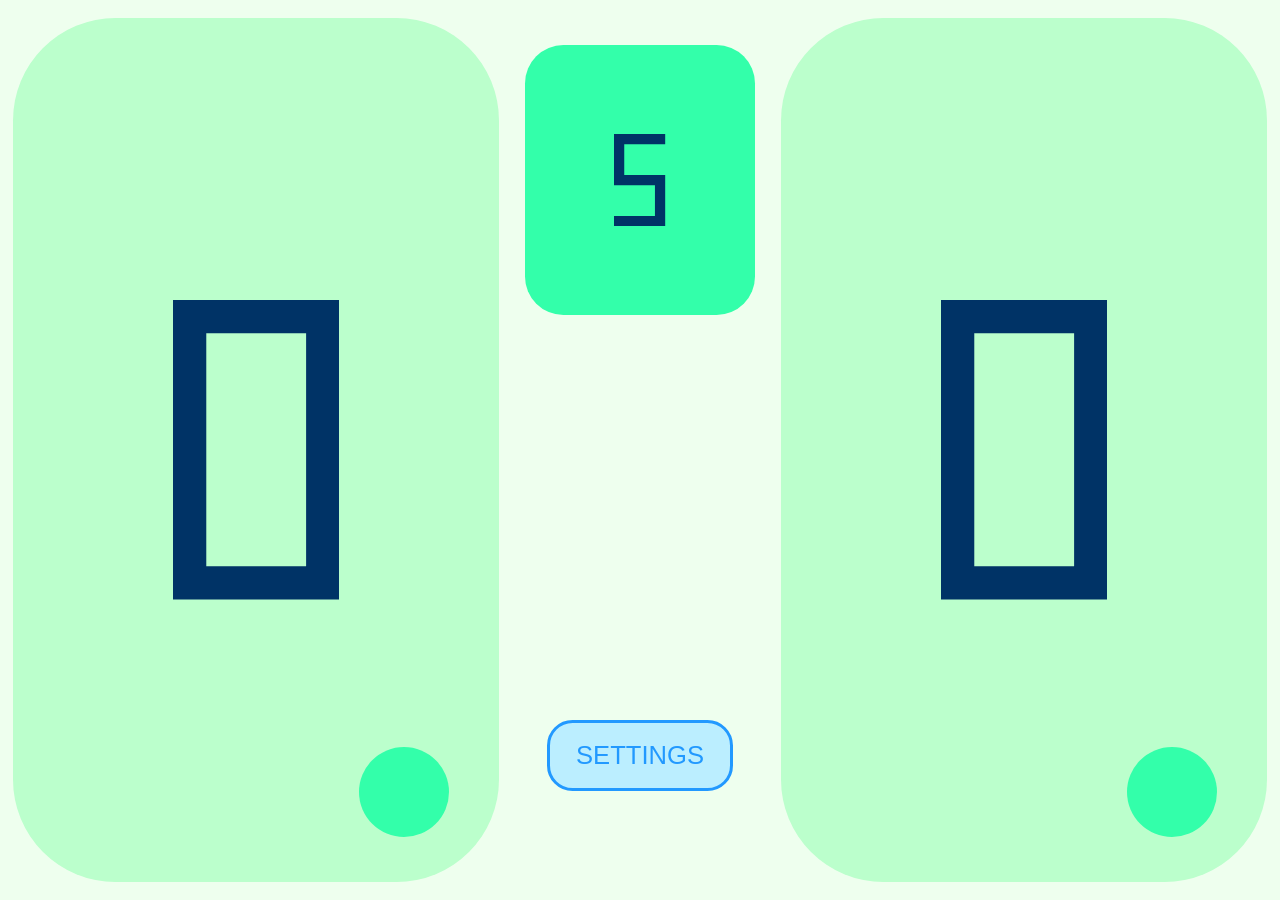
==== index.html @ 9e6c4c20 "Initial commit" ====
<!DOCTYPE html>
<html lang="ja">
<head>
  <meta charset="UTF-8" />
  <meta name="mobile-web-app-capable" content="yes" />
  <meta name="apple-mobile-web-app-status-bar-style" content="black" />
  <meta name="viewport" content="width=device-width,initial-scale=1.0,user-scalable=no" />
  <meta name="description" content="Backgammon Score Board App" />
  <meta name="author" content="(C)hinacoppy 2026" />
  <link rel="manifest" href="manifest.json" />
  <link rel="stylesheet" href="css/bgScoreApp.css" />
  <link rel="icon" href="icon/favicon.ico" />
  <link rel="apple-touch-icon" href="icon/apple-touch-icon.png" />
  <title>bgScoreApp</title>
</head>
<body>
  <article class="article">
   <section id="mainwindow">
    <div id="score1" class="scorecontainer"></div>
    <div id="score2" class="scorecontainer"></div>
    <button id="minusbtn1" class="minusbtn"></button>
    <button id="minusbtn2" class="minusbtn"></button>

    <div id="matchinfo"></div>
    <div id="crawfordinfo"></div>
    <button id="settingbtn" class="oparationbtn">SETTINGS</button>
   </section>

   <!-- 設定画面 -->
   <aside id="settingwindow" class="setting hide">
    <div class="settingtitle">### Backgammon Score board App Settings ###</div>
    <p>
     Match length:
     <select id="matchlength" name="matchlength">
      <option value="0">$</option>
      <option value="1">1</option>
      <option value="2">2</option>
      <option value="3">3</option>
      <option value="5" selected>5</option>
      <option value="7">7</option>
      <option value="9">9</option>
      <option value="11">11</option>
      <option value="13">13</option>
      <option value="15">15</option>
      <option value="17">17</option>
      <option value="19">19</option>
      <option value="21">21</option>
      <option value="23">23</option>
      <option value="25">25</option>
     </select>
     ($ = Unlimited)
    </p>
    <p>
     <button id="applybtn" class="oparationbtn">RESET SCORE</button> &emsp;&emsp;&emsp;&emsp;
     <button id="cancelbtn" class="oparationbtn">&emsp;CANCEL&emsp;</button>
    </p>

    <h3>使い方</h3>
    <p>
     スコア数字がぬるっとアニメーションするスコアカードアプリです。<br />
     <br />
     [RESET SCORE] をタップすると、スコアは 0 にリセットされます。<br />
     <br />
     カード右下の色違いのところをタップすれば、数字を戻すことができます。
    </p>
   </aside>
  </article>

<script src="js/bgScoreAppSvg_class.js"></script>
<script>
  const bgscoreapp = new bgScoreAppSvg();
</script>
<script src="/js/start-serviceWorker.js"></script>
</body>
</html>
---- css/bgScoreApp.css ----
/* bgscore.css ---------------------------------------------- */
/* designed by (C)hinacoppy 2019 -- 2026                      */

/* document outline ----------------------------------------- */
*{
  user-select:none;
}
input,select{
  font-size:100%;
}
html{
  height:100vmin;
  /*overflow:hidden;*/
  overscroll-behavior:none; /* バウンススクロールを抑止 */
}
body{
  margin:0;
  padding:0;
  min-height:100vmin;
  height:100vmin;
  font-family:'Arial', 'Meiryo UI';
  background-color:#efe;
}
.article{
  /* 子要素(設定画面)を水平・垂直方向の中央揃え */
  display:flex;
  justify-content:center;
  align-items:center;
  position:relative;
}
@media screen and (orientation:portrait) {
.article{ /* 縦画面の時は横向きに表示し、横画面にするよう促す */
  width:100vh;
  height:100vw;
  margin:-100vw 0 100vh;
  transform:rotate(90deg);
  transform-origin:left bottom;
}}

/* Grid Layout settings ------------------------------------- */
/* 横画面基準の相対サイズにし、レスポンシブ対応可能にしておく */
#mainwindow{
  display:grid; /* Grid Layout でコンテンツを配置 */
  grid-template-columns:40vmax 20vmax 40vmax;
  grid-template-rows:40vmin 40vmin 20vmin;
  grid-template-areas:
     'score1 matchinfo    score2'
     'score1 crawfordinfo score2'
     'score1 settingbtn   score2';
  align-items:center; /* 子アイテムはデフォで上下左右に中央揃え */
  justify-items:center;
}
#score1{
  grid-area:score1;
}
#score2{
  grid-area:score2;
}
#matchinfo{
  grid-area:matchinfo;
}
#crawfordinfo{
  grid-area:crawfordinfo;
  align-self:start; /* matchinfoに寄せて上詰め */
}
#settingbtn{
  grid-area:settingbtn;
  align-self:start; /* ボタン下に隙間を空けるため上詰め */
}
#minusbtn1{
  grid-area:score1;
}
#minusbtn2{
  grid-area:score2;
}
/* Contents decorations ------------------------------------- */
#matchinfo{
  width:18vmax;
  height:30vmin;
  display: flex;
  justify-content: center; /* 中央寄せ */
  align-items: center;
  border-radius:3vmax;
  background-color:#3fa;
}
#crawfordinfo{
  font-size:3vmax;
  text-align:center;
}
.oparationbtn{
  padding:2vmin 2vmax;
  font-size:2vmax;
  color:#29f;
  border:3px solid;
  border-radius:2vmax;
  background-color:#bef;
}
svg{
  padding:5px;
}
.scorecontainer{
  width:38vmax;
  height:96vmin;
  display:flex;
  justify-content:center;
  align-items:center;
  border-radius:8vmax;
  background-color:#bfc;
}
.minusbtn{
  width:10vmin;
  height:10vmin;
  justify-self:end; /* 右下 */
  align-self:end;
  margin:0 7vmin 7vmin 0;
  border-radius:50%; /* 正円 */
  border:none;
  background-color:#3fa;
}
/* Setting Window decorations ------------------------------------- */
#settingwindow{
  position:absolute;
  top:0;
  margin-top:5vmin;
  padding:2vmin 2vmax;
  font-size:2vmax;
  text-align:center;
  border:3px solid #33f;
  background-color:#dff;
  display: none;
}
.settingtitle{
  padding:2vmin 2vmax;
  font-size:3vmax;
  color:#fff;
  background-color:#29f;
}
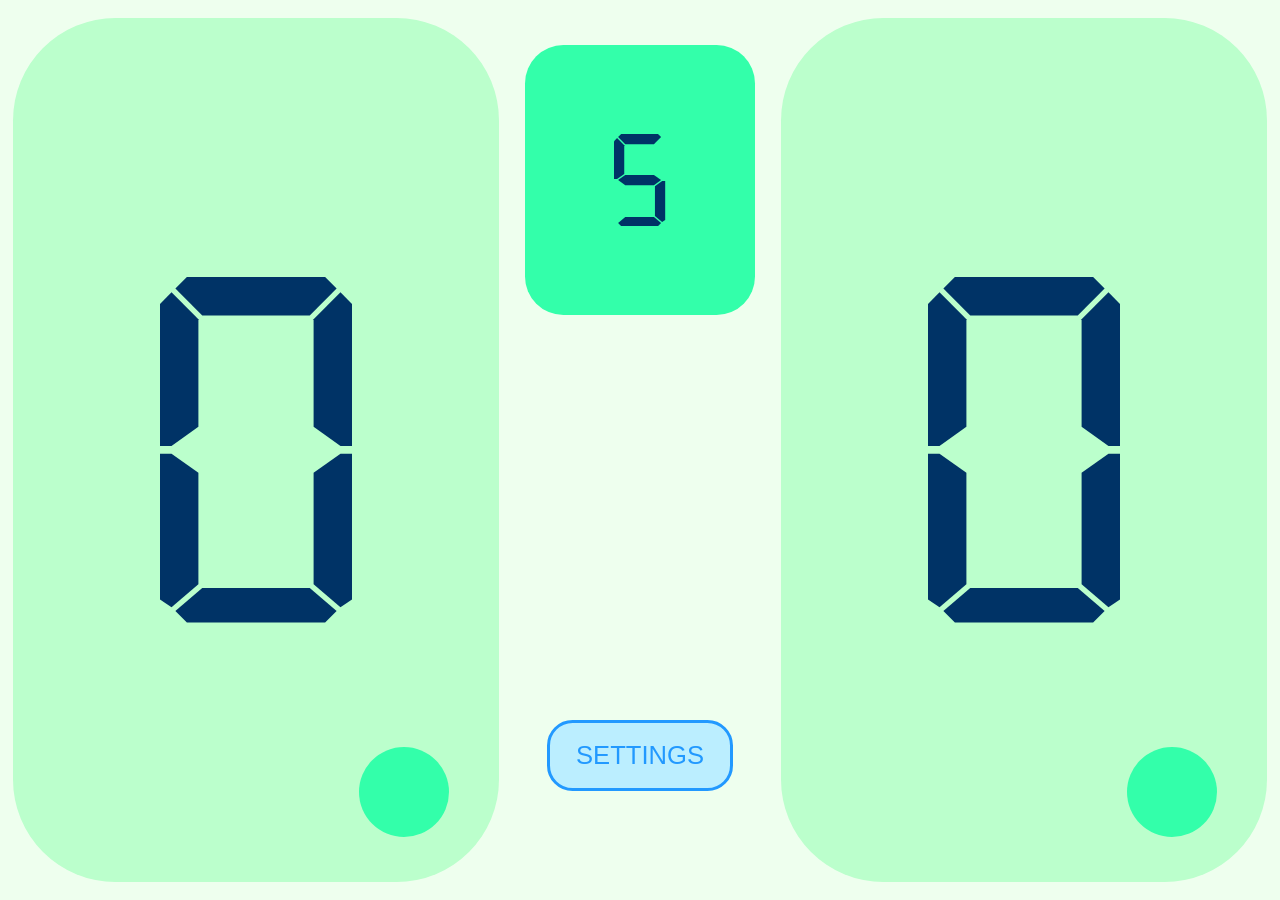
==== commit 893f206e: "add 7segment font svg image" ====
--- a/index.html
+++ b/index.html
@@ -51,6 +51,13 @@
      ($ = Unlimited)
     </p>
     <p>
+     Font type:
+     <select id="fonttype" name="fonttype">
+      <option value="7seg" selected>7segment</option>
+      <option value="rect">rectangle</option>
+     </select>
+    </p>
+    <p>
      <button id="applybtn" class="oparationbtn">RESET SCORE</button> &emsp;&emsp;&emsp;&emsp;
      <button id="cancelbtn" class="oparationbtn">&emsp;CANCEL&emsp;</button>
     </p>
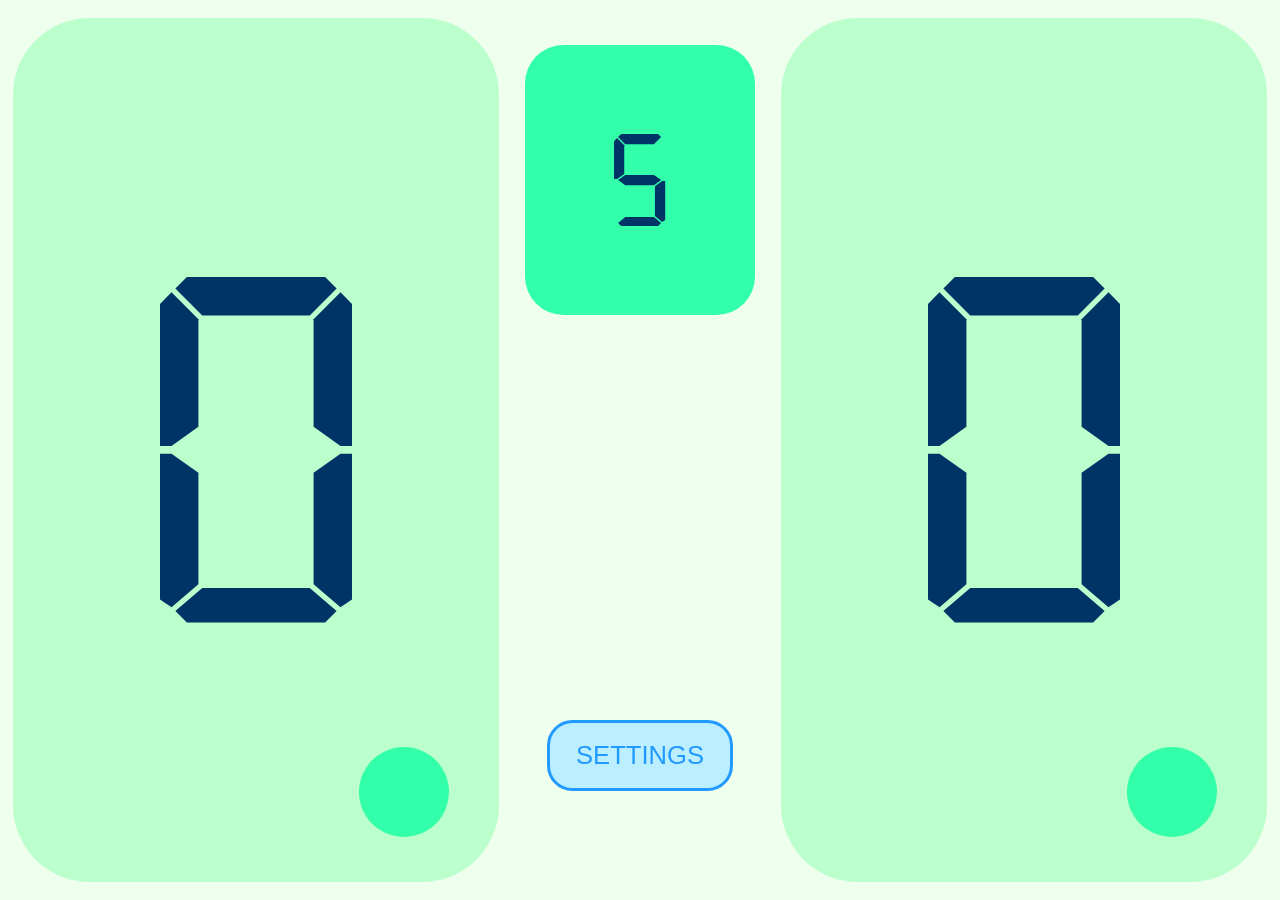
==== commit c2d70a42: "apply query param and theme color" ====
--- a/index.html
+++ b/index.html
@@ -65,9 +65,7 @@
     <h3>使い方</h3>
     <p>
      スコア数字がぬるっとアニメーションするスコアカードアプリです。<br />
-     <br />
      [RESET SCORE] をタップすると、スコアは 0 にリセットされます。<br />
-     <br />
      カード右下の色違いのところをタップすれば、数字を戻すことができます。
     </p>
    </aside>
--- a/css/bgScoreApp.css
+++ b/css/bgScoreApp.css
@@ -19,7 +19,7 @@
   min-height:100vmin;
   height:100vmin;
   font-family:'Arial', 'Meiryo UI';
-  background-color:#efe;
+  background-color:var(--body-bg-color);
 }
 .article{
   /* 子要素(設定画面)を水平・垂直方向の中央揃え */
@@ -81,7 +81,7 @@
   justify-content: center; /* 中央寄せ */
   align-items: center;
   border-radius:3vmax;
-  background-color:#3fa;
+  background-color:var(--matchinfo);
 }
 #crawfordinfo{
   font-size:3vmax;
@@ -90,10 +90,10 @@
 .oparationbtn{
   padding:2vmin 2vmax;
   font-size:2vmax;
-  color:#29f;
+  color:var(--btn-color);
   border:3px solid;
   border-radius:2vmax;
-  background-color:#bef;
+  background-color:var(--btn-bg);
 }
 svg{
   padding:5px;
@@ -104,8 +104,8 @@
   display:flex;
   justify-content:center;
   align-items:center;
-  border-radius:8vmax;
-  background-color:#bfc;
+  border-radius:6vmax;
+  background-color:var(--scorecontainer);
 }
 .minusbtn{
   width:10vmin;
@@ -115,7 +115,7 @@
   margin:0 7vmin 7vmin 0;
   border-radius:50%; /* 正円 */
   border:none;
-  background-color:#3fa;
+  background-color:var(--minusbtn);
 }
 /* Setting Window decorations ------------------------------------- */
 #settingwindow{
@@ -125,13 +125,34 @@
   padding:2vmin 2vmax;
   font-size:2vmax;
   text-align:center;
-  border:3px solid #33f;
-  background-color:#dff;
+  border:3px solid var(--setting-frame);
+  background-color:var(--setting-bg-color);
   display: none;
 }
 .settingtitle{
   padding:2vmin 2vmax;
   font-size:3vmax;
-  color:#fff;
-  background-color:#29f;
+  color:var(--setting-title);
+  background-color:var(--setting-title-bg);
 }
+/* Theme Color Definition ------------------------------------- */
+:root{
+  --btn-color:       #29f;
+  --btn-bg:          #bef;
+  --setting-bg-color:#dff;
+  --setting-frame:   #33f;
+  --setting-title:   #fff;
+  --setting-title-bg:#29f;
+}
+.sevensegment{
+  --body-bg-color:   #efe;
+  --scorecontainer:  #bfc;
+  --minusbtn:        #3fa;
+  --matchinfo:       #3fa;
+}
+.rectangle{
+  --body-bg-color:   #fec;
+  --scorecontainer:  #fc7;
+  --minusbtn:        #fa0;
+  --matchinfo:       #fa0;
+}
